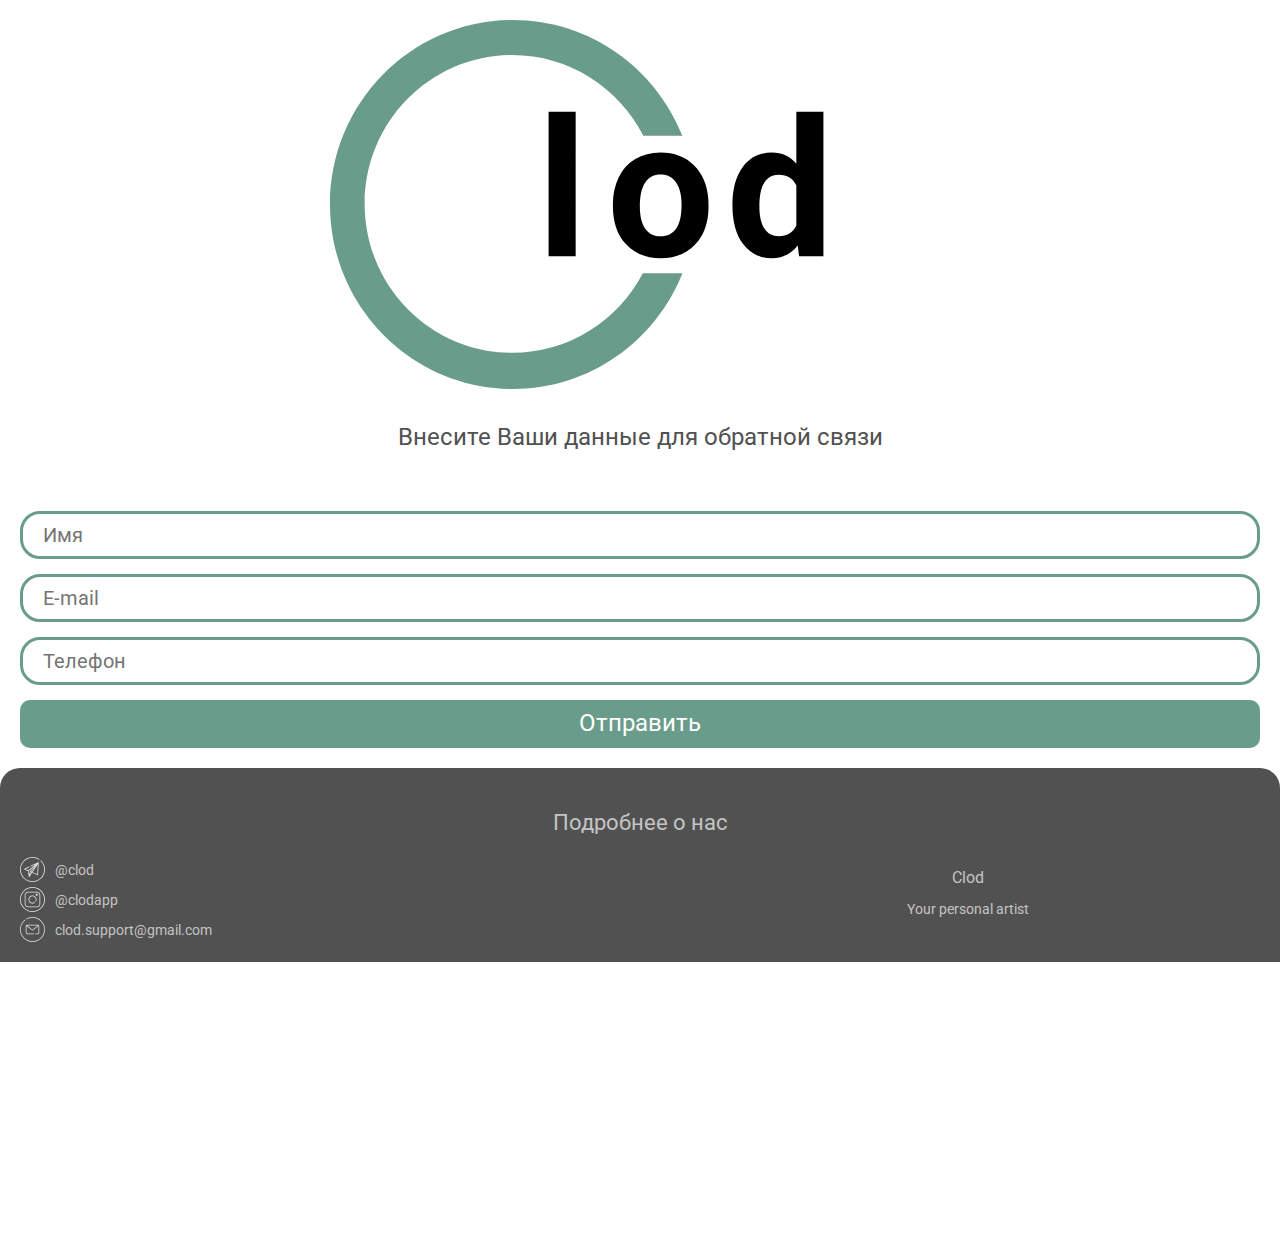
==== form.html @ b4457701 "add form & thank pages" ====
<!DOCTYPE html>
<html lang="en">
<head>
    <meta charset="UTF-8">
    <meta name="viewport" content="width=device-width, initial-scale=1.0">
    <title>Document</title>
    <link rel="shortcut icon" href="./public/logo.svg">
    <link rel="stylesheet" href="form.css">
    <link rel="stylesheet" href="normalize.css">
    <link href="https://fonts.googleapis.com/css2?family=Roboto&display=swap" rel="stylesheet">
</head>
<body>
    <header >
        <img src="./public/logo.svg" alt="">
        <h1>Внесите Ваши данные для обратной связи</h1>
        <form>
            <input type="text" placeholder="Имя">
            <input type="email" placeholder="E-mail">
            <input type="tel" placeholder="Телефон">
            <button>Отправить</button>
        </form>
    </header>
    <footer>
        <h3 class="footer_header">Подробнее о нас</h3>
        <div class="footer_contactData">
            <div>
                <img src="./public/teleg.svg" alt="">
                <span>@clod</span>
            </div>
            <div>
                <img src="./public/inst.svg" alt="">
                <span>@clodapp</span>
            </div>
            <div>
                <img src="./public/mail.svg" alt="">
                <span>clod.support@gmail.com</span>
            </div>
        </div>

        <div class="footer_tagline">
            <h4>Clod</h4>
            <p>Your personal artist</p>
        </div>
    </footer>
</body>
</html>
---- form.css ----
* {
    font-family: 'Roboto', sans-serif;
    font-style: normal;
    font-weight: normal;
    font-size: 20px;
    text-align: center;
}

header {
    padding: 20px;
}

header img {
    width: 50%;
}

header h1 {
    margin-top: 30px;
    font-size: 24px;
    color:#515151;
}

header form {
    margin-top: 60px;
    display: grid;
    height: 100%;
    align-content: flex-start;
    gap: 15px;
}

header form input { 
    border: 3px solid #699C8B;
    height: 40px;
    border-radius: 20px;
    outline: none;
    text-align: left;
    padding-left: 20px;
}


header form button {
    display: inline-block;
    color: white;
    border: none;
    outline: none;
    background-color: #699C8B;
    font-size: 24px;
    padding: 10px 40px;
    border-radius: 10px;
    text-decoration: none;
}

body{
    height: 100vh;
    display: grid;
    align-content: space-between;
}

footer{ 
    background-color: #515151;
    color: #C4C4C4;
    border-top-left-radius: 20px;
    border-top-right-radius: 20px;
    padding: 20px;
    display: grid;
    grid-template-areas:
     'header header'
     'data tagline'
    ;
}

.footer_header {
    grid-area: header;
    font-size: 22px;
}

.footer_contactData {
    grid-area: data;
    display: grid;
    gap: 5px;
}

.footer_contactData div {
    display: grid;
    grid-auto-flow: column;
    justify-content: start;
    gap: 10px;
    align-content: center;
    align-items: center;
}

.footer_contactData img {
    width: 25px;
    height: 25px;
}
.footer_contactData span {
    font-size: 14px;
}


.footer_tagline {
    grid-area: tagline;
    justify-self: center;
    align-self: center;
}

.footer_tagline h4 {
    font-size: 16px;
    margin: 0px;
}

.footer_tagline p {
    font-size: 14px;
}
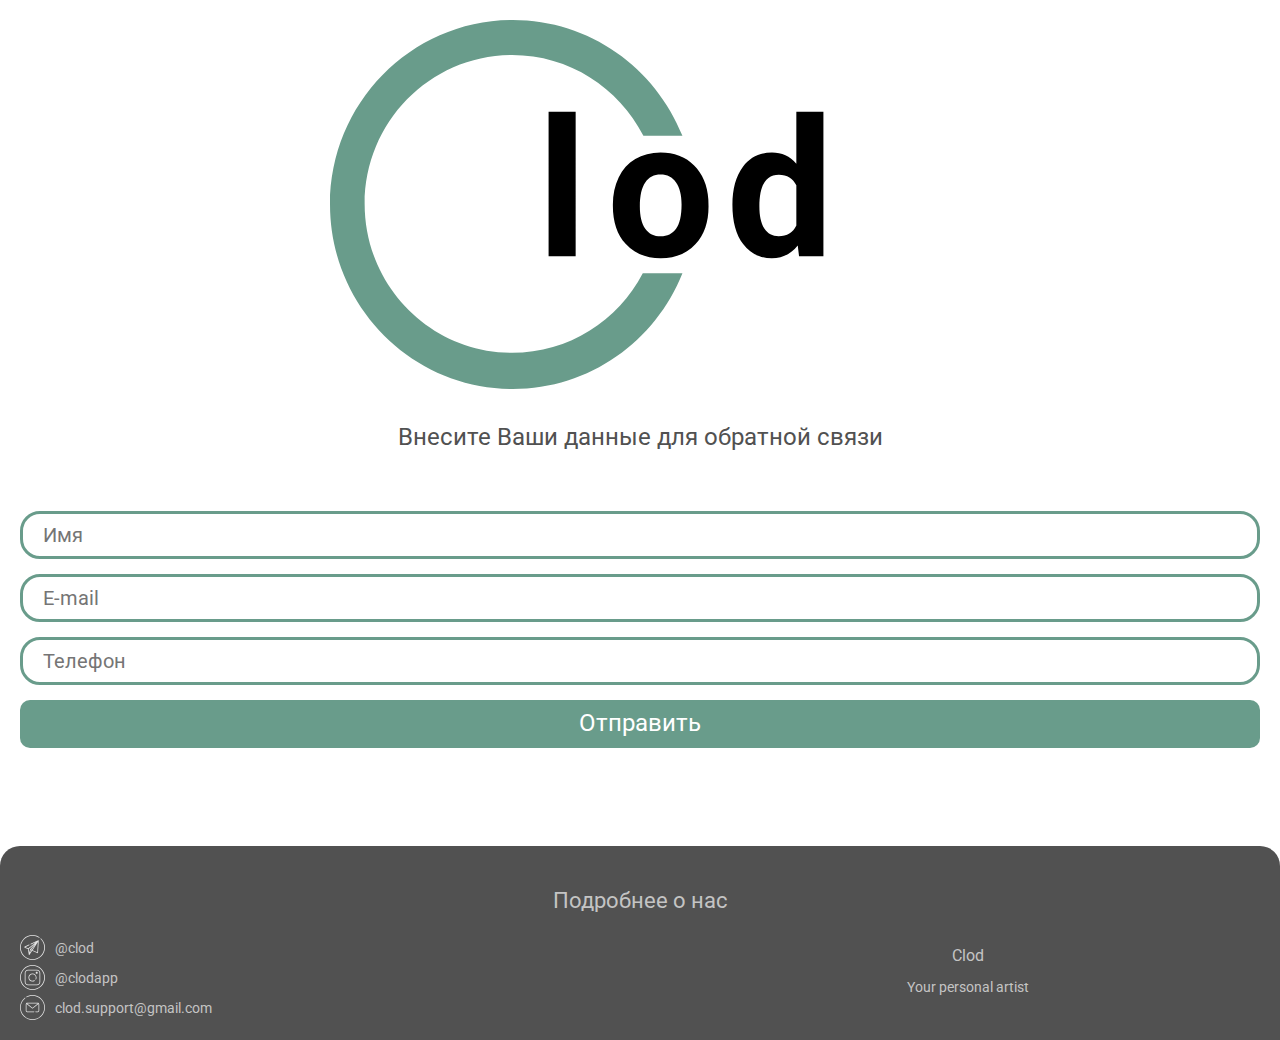
==== commit 047e1c53: "update form, change title, fix footer" ====
--- a/form.html
+++ b/form.html
@@ -3,21 +3,25 @@
 <head>
     <meta charset="UTF-8">
     <meta name="viewport" content="width=device-width, initial-scale=1.0">
-    <title>Document</title>
+    <title>Clod - Feedback</title>
     <link rel="shortcut icon" href="./public/logo.svg">
     <link rel="stylesheet" href="form.css">
     <link rel="stylesheet" href="normalize.css">
     <link href="https://fonts.googleapis.com/css2?family=Roboto&display=swap" rel="stylesheet">
+    <script src="./index.js" defer></script>
 </head>
 <body>
     <header >
         <img src="./public/logo.svg" alt="">
         <h1>Внесите Ваши данные для обратной связи</h1>
-        <form>
-            <input type="text" placeholder="Имя">
-            <input type="email" placeholder="E-mail">
-            <input type="tel" placeholder="Телефон">
-            <button>Отправить</button>
+        <form id="form">
+            <input type="text" id="name" placeholder="Имя" required minlength="3">
+            <input type="email" id="mail" placeholder="E-mail" required>
+            <input type="tel" id="phone" placeholder="Телефон" required minlength="5">
+            <button id="sent">Отправить</button>
+            <p id="thanks">
+                Спасибо, мы с вами свяжемся!
+            </p>
         </form>
     </header>
     <footer>
@@ -25,15 +29,15 @@
         <div class="footer_contactData">
             <div>
                 <img src="./public/teleg.svg" alt="">
-                <span>@clod</span>
+                <a href="https://t.me/clodapp">@clod</a>
             </div>
             <div>
                 <img src="./public/inst.svg" alt="">
-                <span>@clodapp</span>
+                <a href="https://www.instagram.com/clod.app/">@clodapp</a>
             </div>
             <div>
                 <img src="./public/mail.svg" alt="">
-                <span>clod.support@gmail.com</span>
+                <a href="mailto: clod.support@gmail.com">clod.support@gmail.com</a>
             </div>
         </div>
 
--- a/form.css
+++ b/form.css
@@ -4,6 +4,11 @@
     font-weight: normal;
     font-size: 20px;
     text-align: center;
+}
+
+a, a:hover, a:focus, a:active {
+    text-decoration: none;
+    color: inherit;
 }
 
 header {
@@ -27,6 +32,17 @@
     align-content: flex-start;
     gap: 15px;
 }
+header form p {
+    opacity: 0;
+    -webkit-transition: opacity 0.5s ease-in-out;
+    -moz-transition: opacity 0.5s ease-in-out;
+    transition: opacity 0.5s ease-in-out;
+}
+
+header form p.show {
+    opacity: 1;
+}
+
 
 header form input { 
     border: 3px solid #699C8B;
@@ -50,10 +66,14 @@
     text-decoration: none;
 }
 
+html {
+    height: 100%;
+}
+
 body{
-    height: 100vh;
-    display: grid;
-    align-content: space-between;
+    display: flex;
+	flex-direction: column;
+	min-height: 100%;
 }
 
 footer{ 
@@ -93,7 +113,7 @@
     width: 25px;
     height: 25px;
 }
-.footer_contactData span {
+.footer_contactData a {
     font-size: 14px;
 }
 
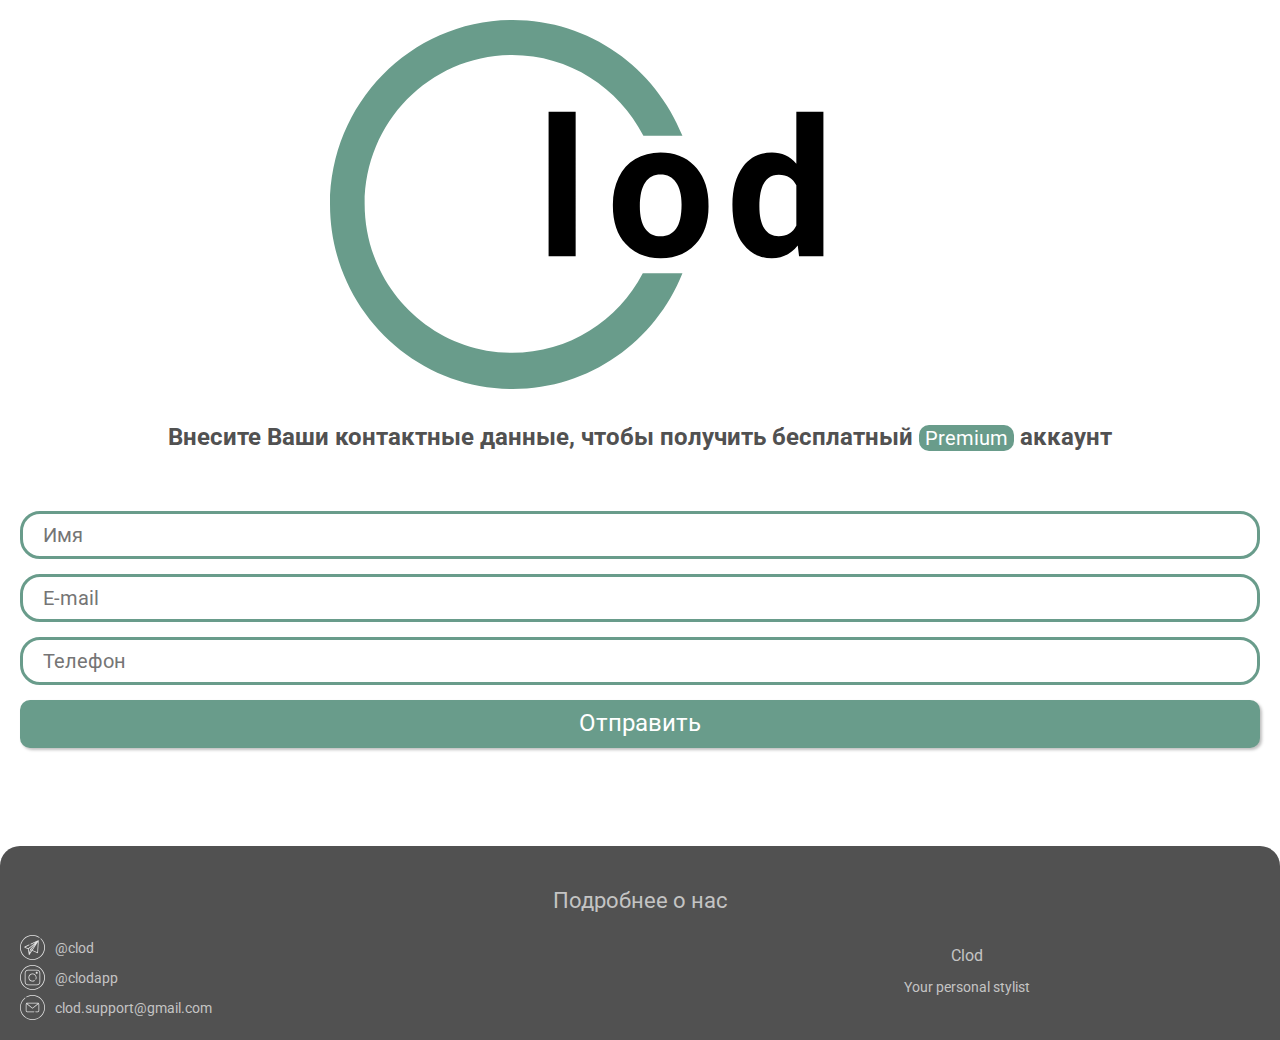
==== commit 29c3e9a2: "правки" ====
--- a/form.html
+++ b/form.html
@@ -13,7 +13,7 @@
 <body>
     <header >
         <img src="./public/logo.svg" alt="">
-        <h1>Внесите Ваши данные для обратной связи</h1>
+        <h1>Внесите Ваши контактные данные, чтобы получить бесплатный <span>Premium</span> аккаунт</h1>
         <form id="form">
             <input type="text" id="name" placeholder="Имя" required minlength="3">
             <input type="email" id="mail" placeholder="E-mail" required>
@@ -43,7 +43,7 @@
 
         <div class="footer_tagline">
             <h4>Clod</h4>
-            <p>Your personal artist</p>
+            <p>Your personal stylist</p>
         </div>
     </footer>
 </body>
--- a/form.css
+++ b/form.css
@@ -6,7 +6,10 @@
     text-align: center;
 }
 
-a, a:hover, a:focus, a:active {
+a,
+a:hover,
+a:focus,
+a:active {
     text-decoration: none;
     color: inherit;
 }
@@ -22,7 +25,15 @@
 header h1 {
     margin-top: 30px;
     font-size: 24px;
-    color:#515151;
+    color: #515151;
+    font-weight: bold;
+}
+
+header h1 span {
+    color: white;
+    background-color: #699C8B;
+    padding: 1px 6px;
+    border-radius: 10px;
 }
 
 header form {
@@ -32,6 +43,7 @@
     align-content: flex-start;
     gap: 15px;
 }
+
 header form p {
     opacity: 0;
     -webkit-transition: opacity 0.5s ease-in-out;
@@ -44,7 +56,7 @@
 }
 
 
-header form input { 
+header form input {
     border: 3px solid #699C8B;
     height: 40px;
     border-radius: 20px;
@@ -52,7 +64,6 @@
     text-align: left;
     padding-left: 20px;
 }
-
 
 header form button {
     display: inline-block;
@@ -64,19 +75,77 @@
     padding: 10px 40px;
     border-radius: 10px;
     text-decoration: none;
+    -webkit-transition: transform 0.5s cubic-bezier(0.34, 1.56, 0.64, 1);
+    -moz-transition: transform 0.5s cubic-bezier(0.34, 1.56, 0.64, 1);
+    transition: transform 0.5s cubic-bezier(0.34, 1.56, 0.64, 1);
+    -webkit-box-shadow: 2px 2px 3px rgba(0, 0, 0, 0.25);
+    -moz-box-shadow: 2px 2px 3px rgba(0, 0, 0, 0.25);
+    box-shadow: 2px 2px 3px rgba(0, 0, 0, 0.25);
+}
+
+header form button.press {
+    transform: scale(0.95, 0.95);
+    -webkit-transition: transform 0.5s cubic-bezier(0.36, 0, 0.66, -0.56);
+    -moz-transition: transform 0.5s cubic-bezier(0.36, 0, 0.66, -0.56);
+    transition: transform 0.5s cubic-bezier(0.36, 0, 0.66, -0.56);
+
+}
+
+header form button:disabled {
+    background-color: #515151;
+    -webkit-transition: background-color 0.5s;
+    -moz-transition: background-color 0.5s;
+    transition: background-color 0.5s;
+
+}
+
+
+
+@keyframes shake-hard {
+
+    25% {
+        transform: translate(0px, 5px);
+    }
+
+
+
+    50% {
+        transform: translate(0px, 0px);
+    }
+
+
+
+    74% {
+        transform: translate(0px, -5px);
+    }
+
+
+    0%,
+    100% {
+        transform: translate(0px, 0px);
+    }
+}
+
+
+header form button.wrong {
+    animation-name: shake-hard;
+    animation-duration: 100ms;
+    animation-name: shake-hard;
+    animation-timing-function: ease-in-out;
 }
 
 html {
     height: 100%;
 }
 
-body{
+body {
     display: flex;
-	flex-direction: column;
-	min-height: 100%;
-}
-
-footer{ 
+    flex-direction: column;
+    min-height: 100%;
+    justify-content: space-between;
+}
+
+footer {
     background-color: #515151;
     color: #C4C4C4;
     border-top-left-radius: 20px;
@@ -84,8 +153,8 @@
     padding: 20px;
     display: grid;
     grid-template-areas:
-     'header header'
-     'data tagline'
+        'header header'
+        'data tagline'
     ;
 }
 
@@ -113,6 +182,7 @@
     width: 25px;
     height: 25px;
 }
+
 .footer_contactData a {
     font-size: 14px;
 }
